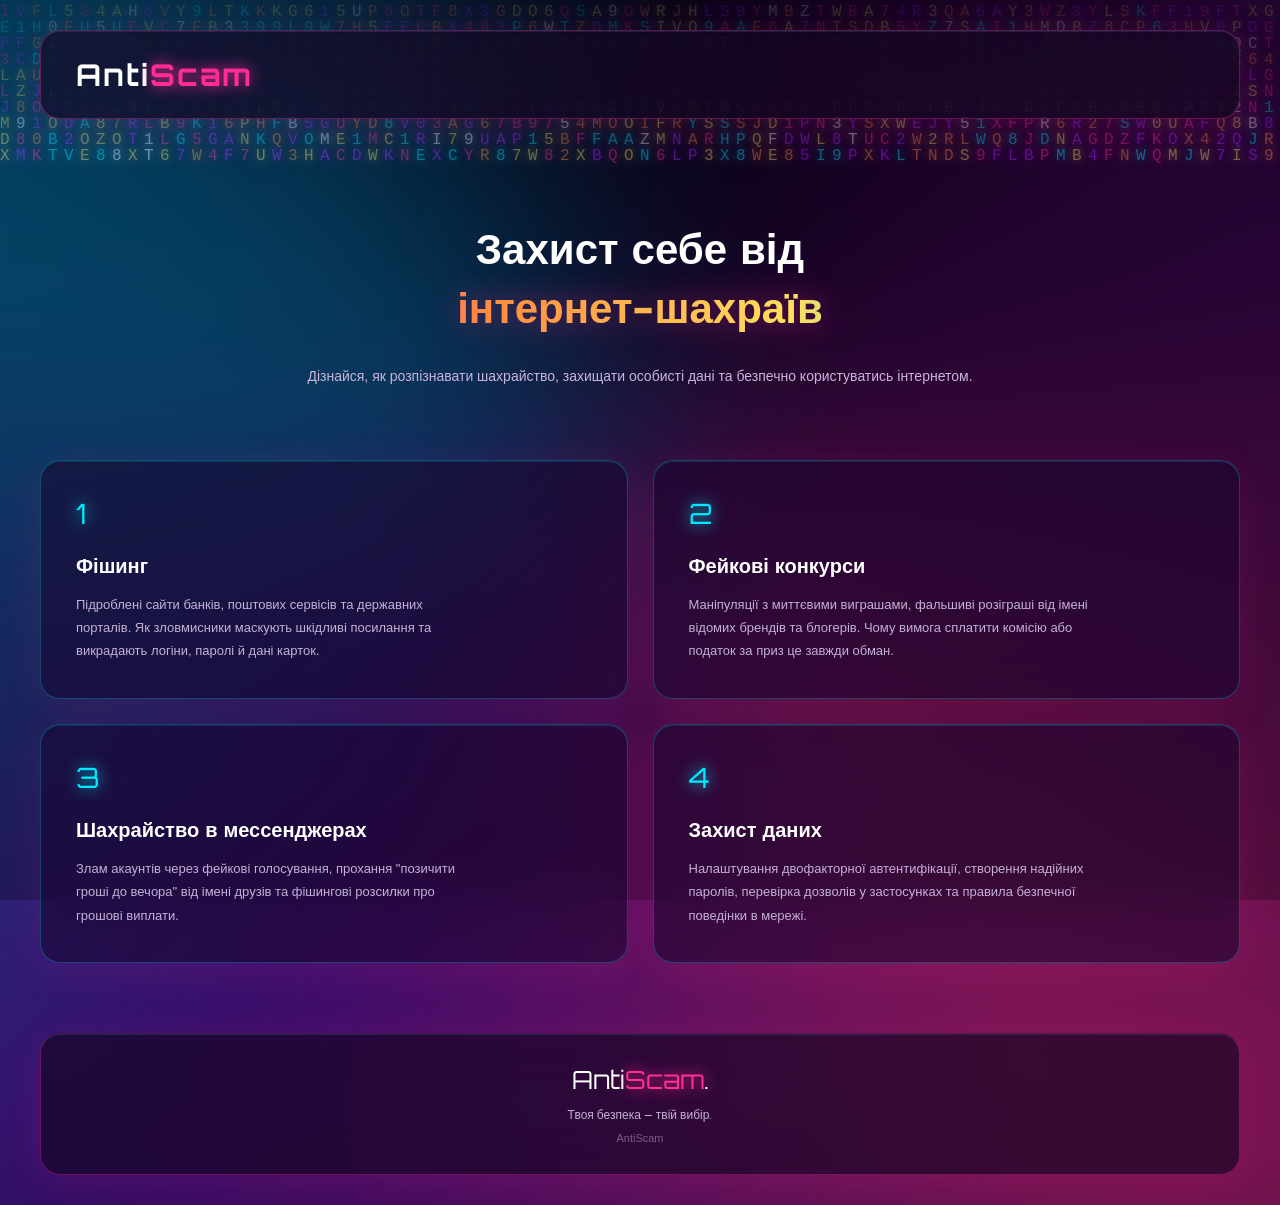
==== index.html @ de9235cb "Add files via upload" ====
<!DOCTYPE html>
<html lang="ua">
<head>
    <meta charset="UTF-8">
    <meta name="viewport" content="width=device-width, initial-scale=1.0">
    <title>AntiScam</title>
    <link rel="preconnect" href="https://fonts.googleapis.com">
    <link rel="preconnect" href="https://fonts.gstatic.com" crossorigin>
    <link href="https://fonts.googleapis.com/css2?family=Black+Ops+One&display=swap" rel="stylesheet">
    <link rel="stylesheet" href="style.css">
</head>
<body>
    <canvas id="matrix"></canvas>
    <header class="glass header">
        <h1>Anti<span>Scam</span></h1>
    </header>
    <main>
        <section class="hero">
            <h2>
                Захист себе від
                <span>інтернет-шахраїв</span>
            </h2>

            <p>
                Дізнайся, як розпізнавати шахрайство, захищати особисті дані та безпечно користуватись інтернетом.
            </p>

        </section>

        <section class="cards">

            <div class="glass card">
                <div class="number">1</div>
                <h3>Фішинг</h3>
                <p>Підроблені сайти банків, поштових сервісів та державних порталів. Як зловмисники маскують шкідливі посилання та викрадають логіни, паролі й дані карток.</p>
                <div class="card-arrow"></div>
            </div>

            <div class="glass card">
                <div class="number">2</div>
                <h3>Фейкові конкурси</h3>
                <p>Маніпуляції з миттєвими виграшами, фальшиві розіграші від імені відомих брендів та блогерів. Чому вимога сплатити комісію або податок за приз це завжди обман.</p>
                <div class="card-arrow"></div>
            </div>

            <div class="glass card">
                <div class="number">3</div>
                <h3>Шахрайство в мессенджерах</h3>
                <p>Злам акаунтів через фейкові голосування, прохання "позичити гроші до вечора" від імені друзів та фішингові розсилки про грошові виплати.</p>
                <div class="card-arrow"></div>
            </div>

            <div class="glass card">
                <div class="number">4</div>
                <h3>Захист даних</h3>
                <p>Налаштування двофакторної автентифікації, створення надійних паролів, перевірка дозволів у застосунках та правила безпечної поведінки в мережі.</p>
                <div class="card-arrow"></div>
            </div>

        </section>

    </main>
    <footer class="glass footer">
        <div class="footer-logo">Anti<span>Scam</span>.</div>
        <p>Твоя безпека – твій вибір.</p>
        <p class="copyright"> AntiScam </p>
    </footer>
    <script src="main.js"></script>

</body>
</html>
---- style.css ----
@import url('https://fonts.googleapis.com/css2?family=Black+Ops+One&family=Orbitron:wght@400;500;600;700;800&display=swap');
:root {
    --pink: #ff2d95;
    --cyan: #00eaff;
    --purple: #9b4dff;
    --orange: #ff8c42;
    --gold: #ffdf5d;
    --dark: #090014;
}

* {
    margin: 0;
    padding: 0;
    box-sizing: border-box;
}

body {
    min-height: 100vh;
    padding: 30px;
    font-family: "Orbitron", sans-serif;
    color: #ffffff;
    background: var(--dark);
    overflow-x: hidden;
    position: relative;
}

/* Animated background */

body::before {
    content: "";
    position: fixed;
    inset: -50%;
    z-index: -2;

    background: conic-gradient(
        from 0deg,
        #090014,
        #5c0b73,
        #ff2d95,
        #6b16c5,
        #00bfff,
        #090014
    );

    filter: blur(120px);
    opacity: 0.5;

    animation: rotateGradient 18s linear infinite;
}

@keyframes rotateGradient {
    from {
        transform: rotate(0deg) scale(1);
    }

    to {
        transform: rotate(360deg) scale(1);
    }
}

/* Matrix canvas */

#matrix {
    position: fixed;
    inset: 0;
    width: 100%;
    height: 100%;
    z-index: -1;
    opacity: 0.4;
    pointer-events: none;
}

/* Glass */

.glass {
    background: rgba(20, 5, 35, 0.65);
    backdrop-filter: blur(25px);
    -webkit-backdrop-filter: blur(25px);

    border: 1px solid rgba(255, 45, 149, 0.35);

    box-shadow:
        0 8px 40px rgba(255, 45, 149, 0.12),
        inset 0 1px 1px rgba(0, 234, 255, 0.15);

    border-radius: 20px;
}

/* Header */

.header {
    max-width: 1200px;
    margin: auto;
    padding: 25px 35px;

    display: flex;
    justify-content: space-between;
    align-items: center;
}

.header h1 {
    font-size: 30px;
    letter-spacing: 2px;
}

.header h1 span {
    color: var(--pink);
    text-shadow: 0 0 15px var(--pink);
}

.header p {
    color: #c5a9dc;
    font-size: 12px;
    letter-spacing: 1px;
}

/* Hero */

.hero {
    max-width: 900px;
    margin: 100px auto 70px;
    text-align: center;
}

.hero-label {
    display: inline-flex;
    align-items: center;
    gap: 10px;

    padding: 10px 20px;
    margin-bottom: 25px;

    border-radius: 30px;

    background: rgba(255, 45, 149, 0.1);
    border: 1px solid rgba(255, 45, 149, 0.5);

    color: var(--cyan);
    font-size: 12px;
    letter-spacing: 2px;
}

.status-dot {
    width: 8px;
    height: 8px;
    border-radius: 50%;

    background: var(--cyan);
    box-shadow: 0 0 15px var(--cyan);
}

.hero h2 {
    font-size: 42px;
    line-height: 1.4;
    margin-bottom: 25px;
}

.hero h2 span {
    display: block;

    background: linear-gradient(
        90deg,
        #ff2d95,
        #ff8c42,
        #ffdf5d,
        #00eaff
    );

    -webkit-background-clip: text;
    background-clip: text;
    color: transparent;

    filter: drop-shadow(
        0 0 15px rgba(255, 45, 149, 0.45)
    );
}

.hero p {
    font-size: 14px;
    line-height: 2;
    color: #c9b5dc;
    font-family: Arial, sans-serif;
}

/* Cards */

.cards {
    max-width: 1200px;
    margin: auto;

    display: grid;
    grid-template-columns: repeat(2, 1fr);
    gap: 25px;
}

.card {
    position: relative;
    padding: 35px;
    min-height: 220px;
    overflow: hidden;

    cursor: pointer;

    background: rgba(25, 5, 45, 0.55);
    border: 1px solid rgba(0, 234, 255, 0.25);

    transition: 0.4s ease;
}

.card:hover {
    transform: translateY(-8px);

    background: rgba(255, 45, 149, 0.12);
    border-color: var(--pink);

    box-shadow:
        0 0 30px rgba(255, 45, 149, 0.25),
        0 0 60px rgba(0, 234, 255, 0.08),
        inset 0 0 20px rgba(255, 45, 149, 0.08);
}

.number {
    font-size: 28px;
    color: var(--cyan);
    margin-bottom: 22px;

    text-shadow: 0 0 15px var(--cyan);
}

.card h3 {
    font-size: 20px;
    margin-bottom: 15px;
    color: #ffffff;
}

.card p {
    max-width: 400px;
    color: #c5b1d8;
    line-height: 1.8;
    font-size: 13px;
    font-family: Arial, sans-serif;
}

.card-arrow {
    position: absolute;
    right: 30px;
    bottom: 25px;

    font-size: 25px;
    color: var(--pink);

    transition: 0.3s;
}

.card:hover .card-arrow {
    transform: translate(5px, -5px);
    text-shadow: 0 0 15px var(--pink);
}

/* Footer */

.footer {
    max-width: 1200px;
    margin: 70px auto 0;
    padding: 30px;

    text-align: center;
    border-top: 1px solid rgba(255, 45, 149, 0.2);
}

.footer-logo {
    font-size: 25px;
    margin-bottom: 12px;
}

.footer-logo span {
    color: var(--pink);
    text-shadow: 0 0 15px var(--pink);
}

.footer p {
    color: #c5b1d8;
    margin-top: 10px;
    font-size: 12px;
}

.footer .copyright {
    font-family: Arial, sans-serif;
    font-size: 11px;
    opacity: 0.5;
}

/* Selection */

::selection {
    background: var(--pink);
    color: white;
}

/* Scrollbar */

::-webkit-scrollbar {
    width: 8px;
}

::-webkit-scrollbar-track {
    background: #090014;
}

::-webkit-scrollbar-thumb {
    background: linear-gradient(
        var(--pink),
        var(--purple),
        var(--cyan)
    );
    border-radius: 10px;
}

/* Mobile */

@media (max-width: 700px) {
    body {
        padding: 15px;
    }

    .header {
        flex-direction: row;
        gap: 2px;
    }

    .hero {
        margin: 65px auto 45px;
    }

    .hero h2 {
        font-size: 30px;
    }

    .hero p {
        font-size: 13px;
    }

    .cards {
        grid-template-columns: 1fr;
    }

    .card {
        padding: 25px;
    }

    .footer {
        margin-top: 40px;
    }
}

/* Reduced motion */

@media (prefers-reduced-motion: reduce) {
    *,
    *::before,
    *::after {
        animation-duration: 0.01ms !important;
        transition-duration: 0.01ms !important;
    }
}
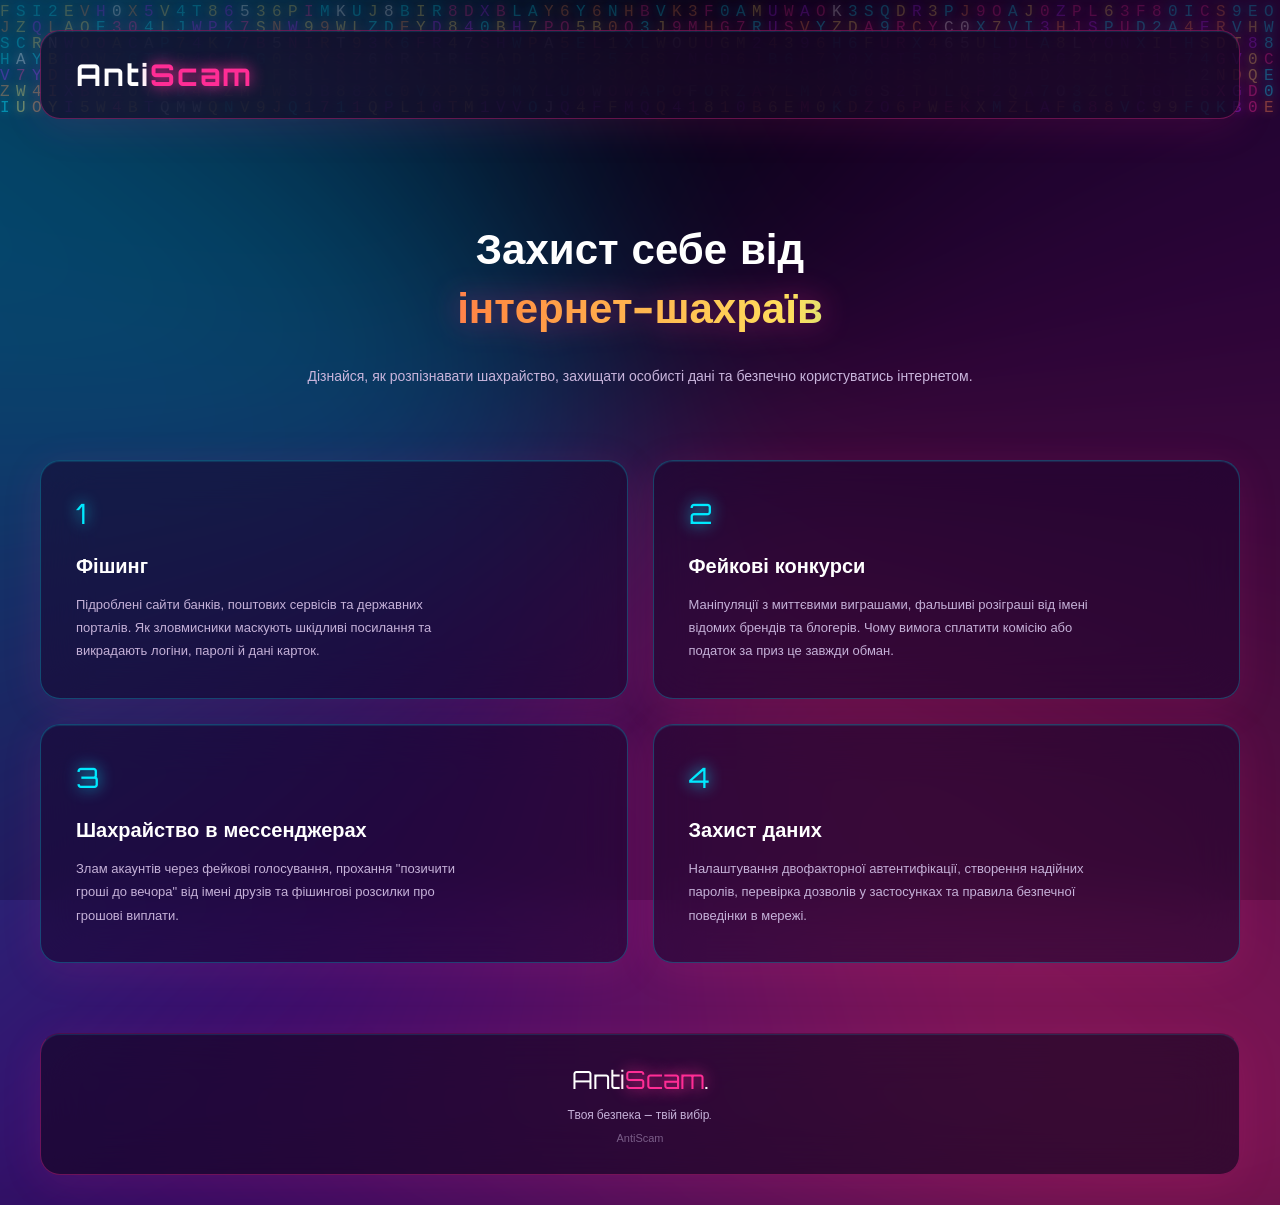
==== commit 15bb4cb9: "Update index.html" ====
--- a/index.html
+++ b/index.html
@@ -1,4 +1,3 @@
-
 <!DOCTYPE html>
 <html lang="ua">
 <head>
--- a/style.css
+++ b/style.css
@@ -25,7 +25,6 @@
     position: relative;
 }
 
-/* Animated background */
 
 body::before {
     content: "";
@@ -59,7 +58,6 @@
     }
 }
 
-/* Matrix canvas */
 
 #matrix {
     position: fixed;
@@ -71,7 +69,6 @@
     pointer-events: none;
 }
 
-/* Glass */
 
 .glass {
     background: rgba(20, 5, 35, 0.65);
@@ -87,7 +84,6 @@
     border-radius: 20px;
 }
 
-/* Header */
 
 .header {
     max-width: 1200px;
@@ -115,7 +111,6 @@
     letter-spacing: 1px;
 }
 
-/* Hero */
 
 .hero {
     max-width: 900px;
@@ -183,7 +178,6 @@
     font-family: Arial, sans-serif;
 }
 
-/* Cards */
 
 .cards {
     max-width: 1200px;
@@ -258,7 +252,6 @@
     text-shadow: 0 0 15px var(--pink);
 }
 
-/* Footer */
 
 .footer {
     max-width: 1200px;
@@ -291,14 +284,12 @@
     opacity: 0.5;
 }
 
-/* Selection */
 
 ::selection {
     background: var(--pink);
     color: white;
 }
 
-/* Scrollbar */
 
 ::-webkit-scrollbar {
     width: 8px;
@@ -317,7 +308,6 @@
     border-radius: 10px;
 }
 
-/* Mobile */
 
 @media (max-width: 700px) {
     body {
@@ -354,7 +344,6 @@
     }
 }
 
-/* Reduced motion */
 
 @media (prefers-reduced-motion: reduce) {
     *,
